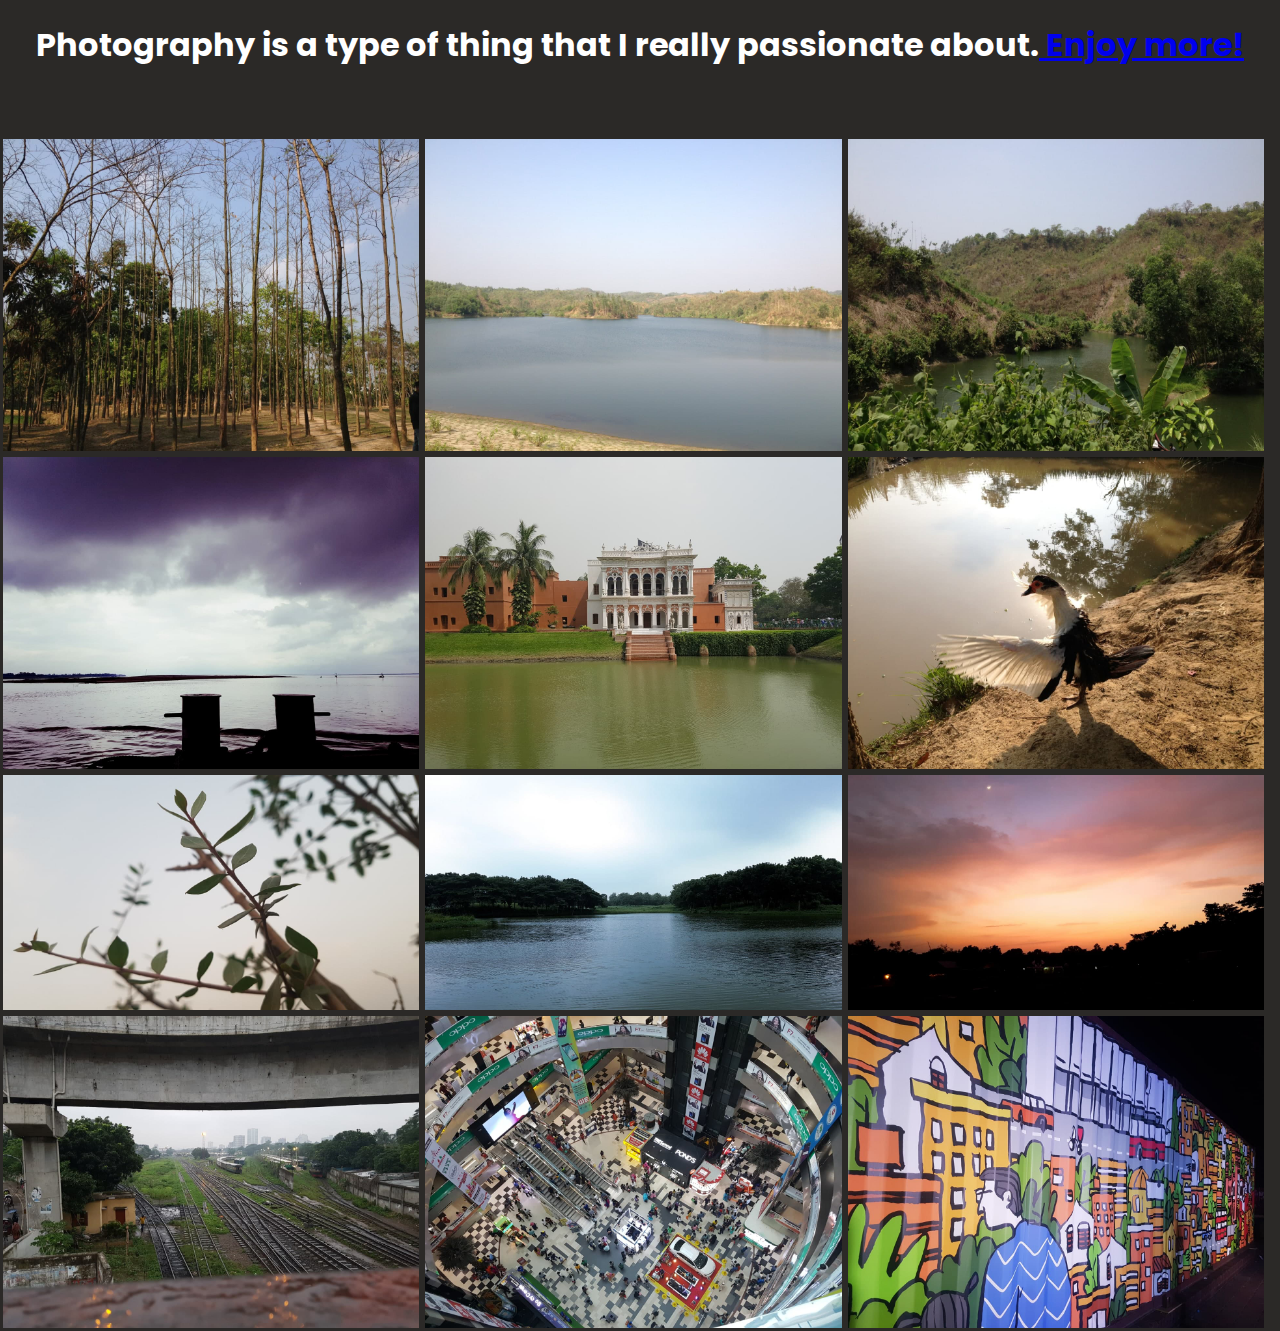
==== widegallery/index.html @ 8b16c5e7 "Add files via upload" ====
<!DOCTYPE html>
<html lang="en">
<head>
    <meta charset="UTF-8">
    <meta name="viewport" content="width=device-width, initial-scale=1.0">
    <title>Photography</title>
    <link rel="stylesheet" href="style.css">
</head>
<body>
  
    <meta name="viewport" content="width=device-width, initial-scale=1.0">
<h1>Photography is a type of thing that I really passionate about.<a href="gallery/index.html"> Enjoy more! </a></h1></br>



<div class="container-all">
  <div class="container">
    <img src="img/img-1.jpg" alt="img">
    <span class="title">Winter Forest</span>
    <span class="text">Captured in Mahayaha Lake, Mirershorai, Chattagram, Bangladesh</span>
  </div>
  <div class="container">
    <img src="img/img-2.jpg" alt="img">
    <span class="title">Beauty of the blue</span>
    <span class="text">Captured in Mahayaha Lake, Mirershorai, Chattagram, Bangladesh</span>
  </div>
  <div class="container">
    <img src="img/img-3.jpg" alt="img">
    <span class="title">Green vally</span>
    <span class="text">Captured in Mahayaha Lake, Mirershorai, Chattagram, Bangladesh</span>
  </div>
  <div class="container">
    <img src="img/img-14.jpg" alt="img">
    <span class="title">Rage of the river</span>
    <span class="text">Captured in Dauloddia feri termial, Rajbari, Dhaka, Bangladesh</span>
  </div>
  <div class="container">
    <img src="img/img-120.jpg" alt="img">
    <span class="title">Where history stands</span>
    <span class="text">Captured in Panamncity, Narajanganj, Bangladesh </span>
  </div>
  
  <div class="container">
    <img src="img/img-4.jpg" alt="img">
    <span class="title">Streching of Mr.Duck</span>
    <span class="text">Captured in Chagalniya, Feni, Bangladesh</span>
  </div>
  <div class="container">
    <img src="img/img-9.jpg" alt="img">
    <span class="title">Rooftop green</span>
    <span class="text">Captured in Bashabo, Dhaka, Bangladesh</span>
  </div>
  <div class="container">
    <img src="img/img-6.jpg" alt="img">
    <span class="title">Fall in nature's arms</span>
    <span class="text">Captured in Jahangirnagar University, Savar, Dhaka, Bangladesh</span>
  </div>
  <div class="container">
    <img src="img/img-7.jpg" alt="img">
    <span class="title">Day before EID</span>
    <span class="text">Captured in Rajbari, Bangladesh</span>
  </div>
  <div class="container">
    <img src="img/img-12.jpg" alt="img">
    <span class="title">Rainy afternoon in railway</span>
    <span class="text">Captured in Kamlapur Railway Station, Kamlapur, Dhaka</span>
  </div>
 
  <div class="container">
    <img src="img/img-13.jpg" alt="img">
    <span class="title">Busy day at mall</span>
    <span class="text">Captured in Basundhara City, Kawrwanbazar, Dhaka</span>
  </div>
  <div class="container">
    <img src="img/img-5.jpg" alt="img">
    <span class="title">Art wall gallery</span>
    <span class="text">Captured in Shanshadbhaban raod, Dhaka, Bangladesh</span>
  </div>

 
  
</div>
    
</body>
</html>
---- widegallery/style.css ----
@import url('https://fonts.googleapis.com/css?family=Poppins');
body, html{
  margin: 0;
  background: #2b2927;
  font-family: 'Poppins', sans-serif;
}
h1{
  text-align: center;
  color:white;
}
.container-all{
  width: fit-content;
  margin: 20px auto;
  height: auto;
}
.container{
  width: calc(33% - 6px);
  overflow:hidden;
  height: fit-content;
  margin:3px;
  padding: 0;
  display:block;
  position:relative;
  float:left;
}
img{
  width: 100%;
  transition-duration: .3s;
  max-width: 100%;
  display:block;
  overflow:hidden;
  cursor:pointer;
}
.title{
  position:absolute;
  display:block;
  cursor:pointer;
  top: 35%;
  display: none;
  left: 50%;
  margin-right: -50%;
  transform: translate(-50%, -50%);
  font-weight: bold;
  font-size: 1.6em;
  text-shadow: 1px 5px 10px black;
  transition-duration: .3s;
}
.text{
  position:absolute;
  top: 70%;
  cursor:pointer;
  max-width: 80%;
  text-align:center;
  left: 50%;
  text-shadow: 1px 5px 10px black;
  font-size: 1em;
  display:none;
  margin-right: -50%;
  transition-duration: .3s;
  transform: translate(-50%, -50%) 
}
.container:hover img{
  transform: scale(1.2);
  transition-duration: .3s;
  filter: grayscale(50%);
  opacity: .7;
}
.container:hover span{
  color:white;
  display: block;
  transition-duration: .3s;
}
@media only screen and (max-width: 900px) {
    .container {
        width: calc(50% - 6px);
    }
}
@media only screen and (max-width: 400px) {
    .container {
        width: 100%;
    }
}
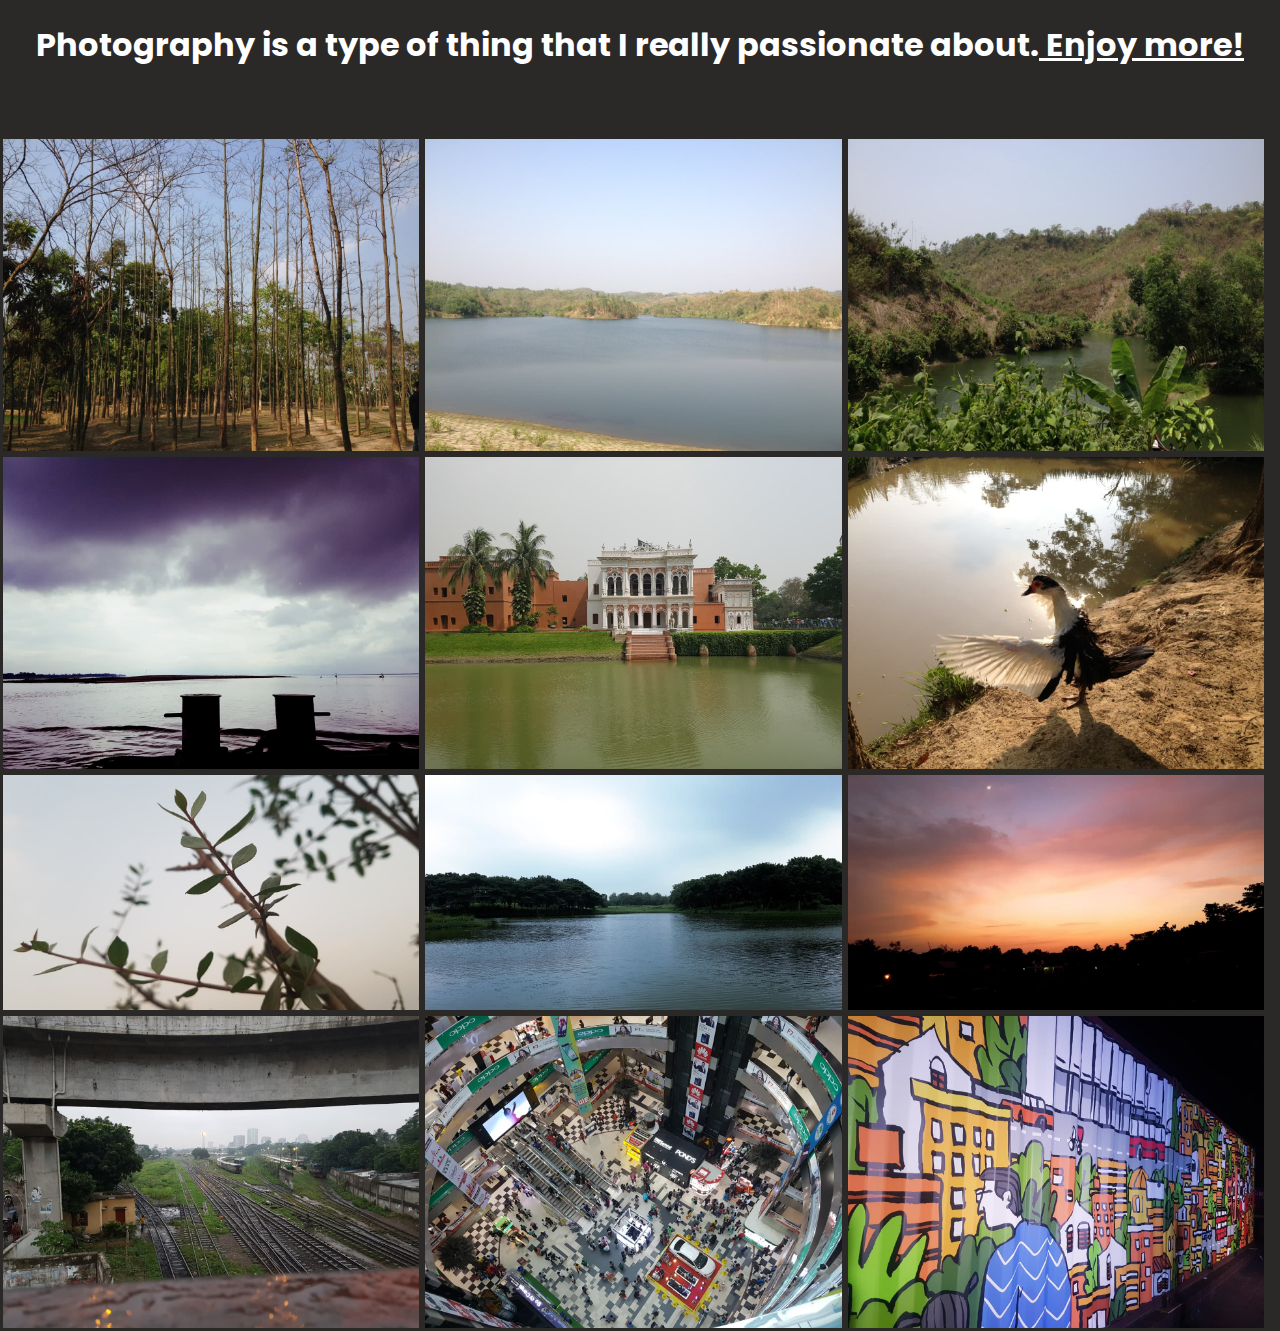
==== commit cbccdda4: "Update index.html" ====
--- a/widegallery/index.html
+++ b/widegallery/index.html
@@ -3,7 +3,7 @@
 <head>
     <meta charset="UTF-8">
     <meta name="viewport" content="width=device-width, initial-scale=1.0">
-    <title>Photography</title>
+    <title>Dipro's Photography</title>
     <link rel="stylesheet" href="style.css">
 </head>
 <body>
@@ -26,7 +26,7 @@
   </div>
   <div class="container">
     <img src="img/img-3.jpg" alt="img">
-    <span class="title">Green vally</span>
+    <span class="title">Green valley</span>
     <span class="text">Captured in Mahayaha Lake, Mirershorai, Chattagram, Bangladesh</span>
   </div>
   <div class="container">
@@ -63,13 +63,13 @@
   <div class="container">
     <img src="img/img-12.jpg" alt="img">
     <span class="title">Rainy afternoon in railway</span>
-    <span class="text">Captured in Kamlapur Railway Station, Kamlapur, Dhaka</span>
+    <span class="text">Captured in Kamlapur Railway Station, Kamlapur, Dhaka, Bangladesh</span>
   </div>
  
   <div class="container">
     <img src="img/img-13.jpg" alt="img">
     <span class="title">Busy day at mall</span>
-    <span class="text">Captured in Basundhara City, Kawrwanbazar, Dhaka</span>
+    <span class="text">Captured in Basundhara City, Kawrwanbazar, Dhaka, Bangladesh</span>
   </div>
   <div class="container">
     <img src="img/img-5.jpg" alt="img">
@@ -82,4 +82,4 @@
 </div>
     
 </body>
-</html>+</html>
--- a/widegallery/style.css
+++ b/widegallery/style.css
@@ -8,6 +8,10 @@
   text-align: center;
   color:white;
 }
+a {
+   color: white;
+}
+a:hover {color: crimson}
 .container-all{
   width: fit-content;
   margin: 20px auto;
@@ -79,4 +83,4 @@
     .container {
         width: 100%;
     }
-}+}
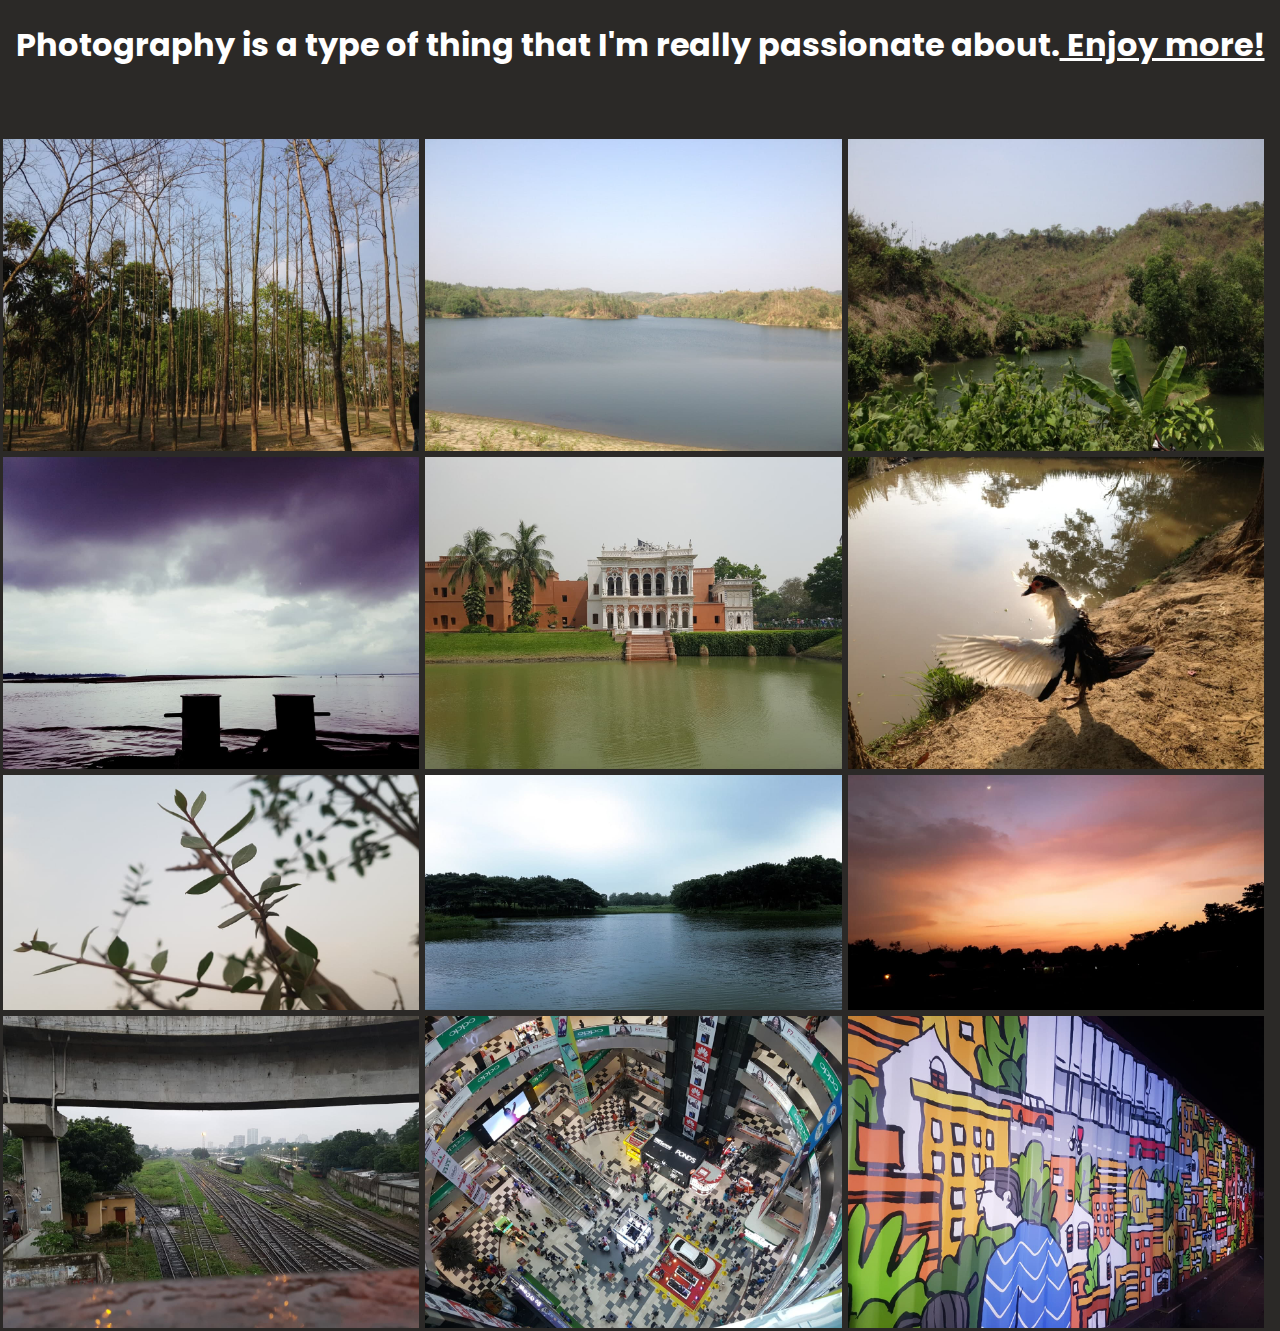
==== commit f5ce11d4: "Update index.html" ====
--- a/widegallery/index.html
+++ b/widegallery/index.html
@@ -9,7 +9,7 @@
 <body>
   
     <meta name="viewport" content="width=device-width, initial-scale=1.0">
-<h1>Photography is a type of thing that I really passionate about.<a href="gallery/index.html"> Enjoy more! </a></h1></br>
+<h1>Photography is a type of thing that I'm really passionate about.<a href="gallery/index.html"> Enjoy more! </a></h1></br>
 
 
 
@@ -17,69 +17,66 @@
   <div class="container">
     <img src="img/img-1.jpg" alt="img">
     <span class="title">Winter Forest</span>
-    <span class="text">Captured in Mahayaha Lake, Mirershorai, Chattagram, Bangladesh</span>
+    <span class="text">Mahayaha Lake, Mirershorai, Chattagram, Bangladesh</span>
   </div>
   <div class="container">
     <img src="img/img-2.jpg" alt="img">
     <span class="title">Beauty of the blue</span>
-    <span class="text">Captured in Mahayaha Lake, Mirershorai, Chattagram, Bangladesh</span>
+    <span class="text">Mahayaha Lake, Mirershorai, Chattagram, Bangladesh</span>
   </div>
   <div class="container">
     <img src="img/img-3.jpg" alt="img">
     <span class="title">Green valley</span>
-    <span class="text">Captured in Mahayaha Lake, Mirershorai, Chattagram, Bangladesh</span>
+    <span class="text">Mahayaha Lake, Mirershorai, Chattagram, Bangladesh</span>
   </div>
   <div class="container">
     <img src="img/img-14.jpg" alt="img">
     <span class="title">Rage of the river</span>
-    <span class="text">Captured in Dauloddia feri termial, Rajbari, Dhaka, Bangladesh</span>
+    <span class="text">Dauloddia feri termial, Rajbari, Dhaka, Bangladesh</span>
   </div>
   <div class="container">
     <img src="img/img-120.jpg" alt="img">
     <span class="title">Where history stands</span>
-    <span class="text">Captured in Panamncity, Narajanganj, Bangladesh </span>
+    <span class="text">Panamncity, Narajanganj, Bangladesh </span>
   </div>
   
   <div class="container">
     <img src="img/img-4.jpg" alt="img">
     <span class="title">Streching of Mr.Duck</span>
-    <span class="text">Captured in Chagalniya, Feni, Bangladesh</span>
+    <span class="text">Chagalnaiya, Feni, Bangladesh</span>
   </div>
   <div class="container">
     <img src="img/img-9.jpg" alt="img">
     <span class="title">Rooftop green</span>
-    <span class="text">Captured in Bashabo, Dhaka, Bangladesh</span>
+    <span class="text">Bashabo, Dhaka, Bangladesh</span>
   </div>
   <div class="container">
     <img src="img/img-6.jpg" alt="img">
     <span class="title">Fall in nature's arms</span>
-    <span class="text">Captured in Jahangirnagar University, Savar, Dhaka, Bangladesh</span>
+    <span class="text">Jahangirnagar University, Savar, Dhaka, Bangladesh</span>
   </div>
   <div class="container">
     <img src="img/img-7.jpg" alt="img">
     <span class="title">Day before EID</span>
-    <span class="text">Captured in Rajbari, Bangladesh</span>
+    <span class="text">Rajbari, Bangladesh</span>
   </div>
   <div class="container">
     <img src="img/img-12.jpg" alt="img">
     <span class="title">Rainy afternoon in railway</span>
-    <span class="text">Captured in Kamlapur Railway Station, Kamlapur, Dhaka, Bangladesh</span>
+    <span class="text">Kamlapur Railway Station, Kamlapur, Dhaka, Bangladesh</span>
   </div>
  
   <div class="container">
     <img src="img/img-13.jpg" alt="img">
     <span class="title">Busy day at mall</span>
-    <span class="text">Captured in Basundhara City, Kawrwanbazar, Dhaka, Bangladesh</span>
+    <span class="text">Basundhara City, Kawrwanbazar, Dhaka, Bangladesh</span>
   </div>
   <div class="container">
     <img src="img/img-5.jpg" alt="img">
     <span class="title">Art wall gallery</span>
-    <span class="text">Captured in Shanshadbhaban raod, Dhaka, Bangladesh</span>
+    <span class="text">Shangshad Bhaban raod, Dhaka, Bangladesh</span>
   </div>
-
- 
   
 </div>
-    
 </body>
 </html>
